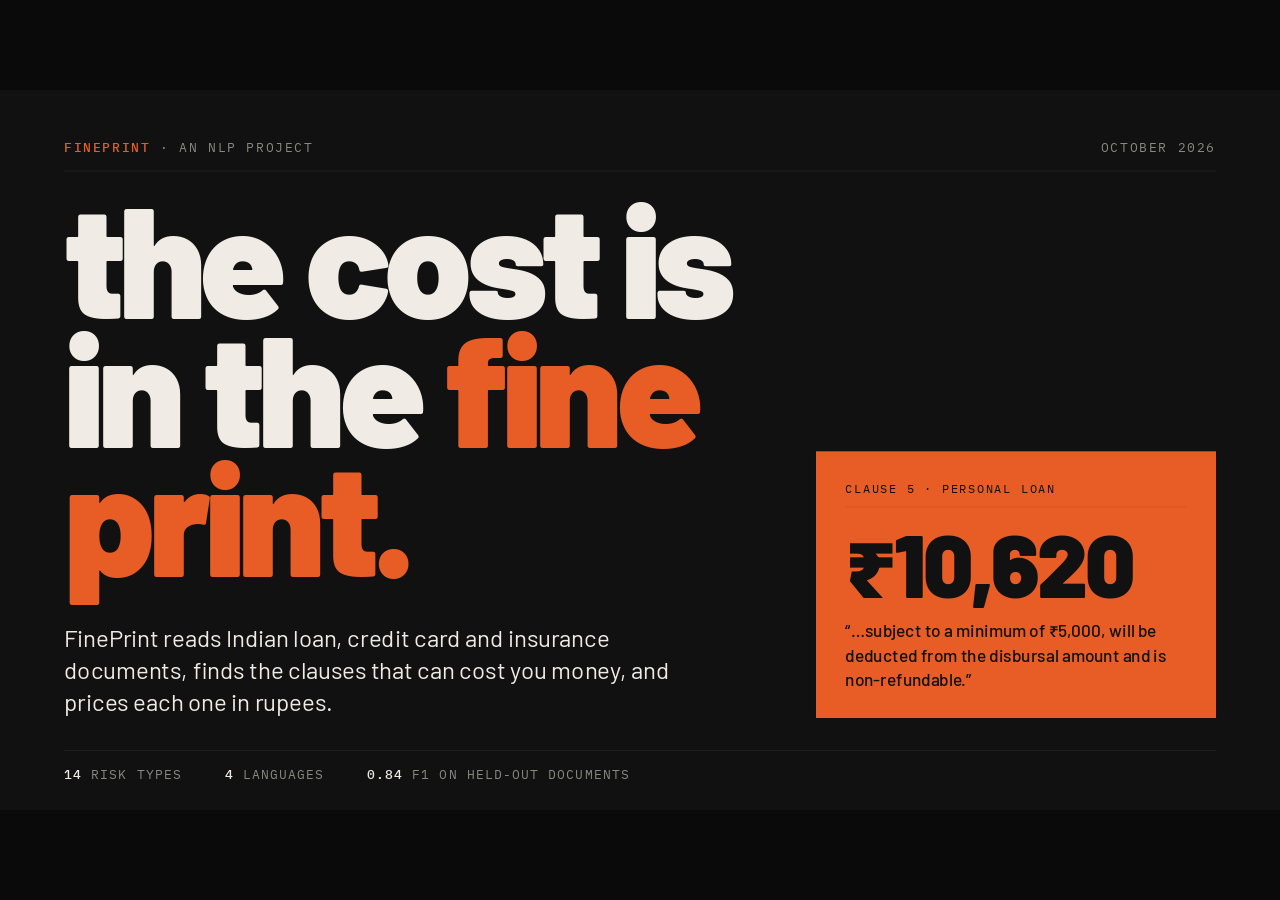
==== presentation/fineprint-deck.html @ a999f603 "Add project presentation deck (HTML and PDF) A 15-slide deck about FinePrint for the university revi" ====
<!DOCTYPE html>
<html lang="en">
<head>
<meta charset="UTF-8">
<meta name="viewport" content="width=device-width, initial-scale=1.0">
<title>FinePrint · the cost is in the fine print</title>

<!-- Fonts: Barlow carries every word; IBM Plex Mono carries only the chrome (kickers, labels, numbers).
     Noto Sans Devanagari covers the Hindi and Marathi on the language slide. -->
<link rel="preconnect" href="https://fonts.googleapis.com">
<link rel="preconnect" href="https://fonts.gstatic.com" crossorigin>
<link href="https://fonts.googleapis.com/css2?family=Barlow:wght@400;500;600;700;800;900&family=IBM+Plex+Mono:wght@400;500;700&family=Noto+Sans+Devanagari:wght@400;600&display=swap" rel="stylesheet">

<style>
/* ===========================================
   THEME (Broadside: ink on fire)
   Two registers only: dark slides for documentation, orange slides for declaration.
   Change the colours here to re-theme the whole deck.
   =========================================== */
:root {
    --stage-bg: #0a0a0a;
    --ink: #111111;
    --ink-alt: #1A1A18;
    --fire: #E85D26;
    --cream: #F0ECE5;
    --cream-muted: #888880;
    --cream-hint: #6a6a62;          /* lifted from #505048 so small text stays readable on a projector */
    --border: #282826;
    --on-orange-muted: rgba(17, 17, 17, 0.75);
    --on-orange-hint: rgba(17, 17, 17, 0.55);
    --on-orange-border: rgba(17, 17, 17, 0.2);

    --display: 'Barlow', 'Noto Sans Devanagari', sans-serif;
    --mono: 'IBM Plex Mono', monospace;

    /* Type scale, translated from the template's vw values to the 1920×1080 stage */
    --fs-display: 236px;   /* 13vw, slightly reduced to fit three words */
    --fs-h1: 144px;        /* 7.5vw */
    --fs-h2: 80px;         /* 4.5vw ≈ 86, trimmed for two-line headlines */
    --fs-h3: 40px;
    --fs-stat: 100px;      /* 5.5vw */
    --fs-lead: 31px;       /* 1.6vw */
    --fs-body: 24px;       /* 1.2vw, raised a touch for a reading deck */
    --fs-caption: 19px;
    --fs-label: 16px;      /* 0.72vw ≈ 14, raised for legibility */

    /* Spacing on the stage */
    --pad-x: 106px;        /* 5.5vw */
    --pad-y: 60px;         /* 5.5vh */
    --gap-lg: 38px; --gap-md: 22px; --gap-sm: 11px;

    --ease-enter: cubic-bezier(0.16, 1, 0.3, 1);
}

* { margin: 0; padding: 0; box-sizing: border-box; }

/* ===========================================
   FIXED 16:9 STAGE: MANDATORY BASE STYLES (viewport-base.css, in full)
   =========================================== */
html,
body {
    width: 100%;
    height: 100%;
    margin: 0;
    overflow: hidden;
    background: var(--stage-bg, #000);
}
.deck-viewport {
    position: fixed;
    inset: 0;
    overflow: hidden;
    background: var(--stage-bg, #000);
}
.deck-stage {
    position: absolute;
    left: 0;
    top: 0;
    width: 1920px;
    height: 1080px;
    overflow: hidden;
    transform-origin: 0 0;
    background: var(--slide-bg, #fff);
}
.slide {
    position: absolute;
    inset: 0;
    width: 1920px;
    height: 1080px;
    overflow: hidden;
    display: block;
    visibility: hidden;
    opacity: 0;
    pointer-events: none;
    background: var(--slide-bg, #fff);
}
.slide.active,
.slide.visible {
    visibility: visible;
    opacity: 1;
    pointer-events: auto;
    z-index: 1;
}
img,
video,
canvas,
svg {
    max-width: 100%;
    max-height: 100%;
}
.deck-controls {
    position: fixed;
    left: 50%;
    bottom: 22px;
    transform: translateX(-50%);
    z-index: 1000;
}
@media print {
    html,
    body {
        width: 1920px;
        height: auto;
        overflow: visible;
        background: #fff;
    }
    .deck-viewport {
        position: static;
        overflow: visible;
        background: #fff;
    }
    .deck-stage {
        position: static;
        width: auto;
        height: auto;
        transform: none !important;
        background: none;
    }
    .slide {
        position: relative;
        display: block !important;
        visibility: visible !important;
        opacity: 1 !important;
        pointer-events: auto !important;
        width: 1920px;
        height: 1080px;
        break-after: page;
        page-break-after: always;
    }
    .slide:last-child {
        break-after: auto;
        page-break-after: auto;
    }
    .deck-controls {
        display: none !important;
    }
}
@media (prefers-reduced-motion: reduce) {
    *,
    *::before,
    *::after {
        animation-duration: 0.01ms !important;
        transition-duration: 0.2s !important;
    }
}

/* ===========================================
   REGISTERS: dark (content) and orange (declaration)
   =========================================== */
.slide { font-family: var(--display); }
.slide.dark { --slide-bg: var(--ink); background: var(--ink); color: var(--cream); }
.slide.orange { --slide-bg: var(--fire); background: var(--fire); color: var(--ink); }

/* The frame every content slide sits in: chrome bar, body, foot bar */
.frame { position: absolute; inset: var(--pad-y) var(--pad-x); display: flex; flex-direction: column; }
.chrome, .foot {
    display: flex; justify-content: space-between; align-items: baseline;
    font-family: var(--mono); font-size: var(--fs-label); font-weight: 500; letter-spacing: 0.14em; text-transform: uppercase; color: var(--cream-muted);
}
.chrome { padding-bottom: var(--gap-sm); border-bottom: 1px solid var(--border); margin-bottom: var(--gap-lg); }
.foot { padding-top: var(--gap-sm); border-top: 1px solid var(--border); margin-top: auto; }
.chrome b, .foot b { color: var(--fire); font-weight: 500; }
.orange .chrome, .orange .foot { color: var(--on-orange-hint); border-color: var(--on-orange-border); }
.orange .chrome b, .orange .foot b { color: var(--ink); }
.body { flex: 1; min-height: 0; display: flex; flex-direction: column; }

/* ===========================================
   TYPE ROLES (Barlow lowercase for words; Plex Mono uppercase for chrome)
   =========================================== */
.kicker { font-family: var(--mono); font-size: var(--fs-label); font-weight: 500; letter-spacing: 0.14em; text-transform: uppercase; color: var(--fire); margin-bottom: var(--gap-sm); }
.orange .kicker { color: var(--on-orange-hint); }
.display { font-size: var(--fs-display); font-weight: 900; line-height: 0.86; letter-spacing: -0.04em; }
.h1 { font-size: var(--fs-h1); font-weight: 800; line-height: 0.9; letter-spacing: -0.03em; }
.h2 { font-size: var(--fs-h2); font-weight: 700; line-height: 1.05; letter-spacing: -0.02em; max-width: 1500px; }
.h3 { font-size: var(--fs-h3); font-weight: 700; line-height: 1.1; letter-spacing: -0.015em; }
.lead { font-size: var(--fs-lead); line-height: 1.45; font-weight: 400; }
.text { font-size: var(--fs-body); line-height: 1.5; font-weight: 400; }
.muted { color: var(--cream-muted); }
.orange .muted { color: var(--on-orange-muted); }
.accent { color: var(--fire); }
.mono-note { font-family: var(--mono); font-size: var(--fs-label); letter-spacing: 0.1em; text-transform: uppercase; color: var(--cream-hint); }
.orange .mono-note { color: var(--on-orange-hint); }
.rule { width: 36px; height: 2px; background: var(--fire); margin: var(--gap-md) 0; }
.orange .rule { background: var(--ink); }
.catalogue { position: absolute; top: var(--pad-y); left: var(--pad-x); font-family: var(--mono); font-size: 21px; font-weight: 500; letter-spacing: 0.1em; color: rgba(17, 17, 17, 0.45); }

/* Slash-marked list: the system's only bullet */
.slash { list-style: none; display: grid; gap: var(--gap-md); }
.slash li { position: relative; padding-left: 40px; font-size: var(--fs-body); line-height: 1.5; }
.slash li::before { content: "/"; position: absolute; left: 0; top: 0; font-family: var(--mono); font-weight: 700; color: var(--fire); }
.orange .slash li::before { color: rgba(17, 17, 17, 0.45); }
.slash li b { font-weight: 700; }

/* Stat card: top border only, big figure, label, mono note */
.stat { border-top: 1px solid var(--border); padding: var(--gap-md) var(--gap-md) 0 0; }
.stat .v { font-size: var(--fs-stat); font-weight: 900; line-height: 1; letter-spacing: -0.04em; color: var(--fire); }
.stat .v.sm { font-size: 72px; }
.stat .l { font-size: var(--fs-body); line-height: 1.4; margin-top: 10px; }
.stat .n { margin-top: 8px; }
.orange .stat { border-color: var(--on-orange-border); }
.orange .stat .v { color: var(--ink); }

/* Tag: bordered mono label */
.tag { display: inline-block; font-family: var(--mono); font-size: var(--fs-label); letter-spacing: 0.14em; text-transform: uppercase; color: var(--fire); border: 1px solid var(--fire); padding: 0.3em 0.8em; }

/* Screenshot with a hairline caption */
.shot { display: flex; flex-direction: column; gap: var(--gap-sm); }
.shot img { display: block; width: 100%; height: auto; border: 1px solid var(--border); }
.shot figcaption { font-family: var(--mono); font-size: var(--fs-label); letter-spacing: 0.1em; text-transform: uppercase; color: var(--cream-hint); }

/* ===========================================
   ENTRANCE ANIMATION: replays each time a slide becomes visible
   =========================================== */
.reveal { opacity: 0; transform: translateY(26px); transition: opacity 0.5s var(--ease-enter), transform 0.5s var(--ease-enter); }
.slide.visible .reveal { opacity: 1; transform: none; }
.slide.visible .reveal[data-d="1"] { transition-delay: 0.08s; }
.slide.visible .reveal[data-d="2"] { transition-delay: 0.16s; }
.slide.visible .reveal[data-d="3"] { transition-delay: 0.24s; }
.slide.visible .reveal[data-d="4"] { transition-delay: 0.32s; }
.slide.visible .reveal[data-d="5"] { transition-delay: 0.40s; }
.slide.visible .reveal[data-d="6"] { transition-delay: 0.48s; }
/* bars grow from their baseline */
.grow { transform-origin: left; transform: scaleX(0); transition: transform 0.9s var(--ease-enter) 0.3s; }
.slide.visible .grow { transform: scaleX(1); }
.grow-y { transform-origin: bottom; transform: scaleY(0); transition: transform 0.9s var(--ease-enter) 0.3s; }
.slide.visible .grow-y { transform: scaleY(1); }

/* === SLIDE 1 · COVER ================================================================ */
.cover .page { position: absolute; inset: 72px 96px; display: grid; grid-template-rows: auto 1fr auto; }
.cover .mast { display: flex; justify-content: space-between; font-family: var(--mono); font-size: 20px; letter-spacing: 0.12em; text-transform: uppercase; color: var(--cream-muted); border-bottom: 1px solid var(--border); padding-bottom: 22px; }
.cover .mast b { color: var(--fire); font-weight: 500; }
.cover .main { display: grid; grid-template-columns: 1fr 600px; gap: 72px; align-items: end; padding-top: 30px; }
.cover .display { line-height: 0.82; }
.cover .sub { font-size: 36px; line-height: 1.35; margin-top: 64px; max-width: 1000px; }
.cover .card { background: var(--fire); color: var(--ink); padding: 44px 44px 40px; display: grid; gap: 24px; }
.cover .card .lbl { font-family: var(--mono); font-size: 18px; letter-spacing: 0.12em; text-transform: uppercase; border-bottom: 1px solid var(--on-orange-border); padding-bottom: 16px; }
.cover .card .fig { font-size: 132px; font-weight: 900; line-height: 0.9; letter-spacing: -0.03em; }
.cover .card q { font-size: 26px; line-height: 1.4; quotes: none; font-weight: 500; }
.cover .stats { display: flex; gap: 64px; font-family: var(--mono); font-size: 20px; letter-spacing: 0.08em; text-transform: uppercase; color: var(--cream-muted); border-top: 1px solid var(--border); padding-top: 22px; margin-top: 48px; }
.cover .stats b { color: var(--cream); font-weight: 500; }

/* === SLIDE 2 · PROBLEM =============================================================== */
.problem .cols { display: grid; grid-template-columns: 1fr 1fr; gap: 96px; margin-top: var(--gap-lg); flex: 1; }
.problem .stats3 { display: grid; gap: var(--gap-md); align-content: start; }

/* === SLIDES 3, 15 · STATEMENT (orange, no chrome) ==================================== */
.statement .wrap { position: absolute; inset: 0 var(--pad-x); display: flex; flex-direction: column; justify-content: center; }
.statement .h1 { max-width: 1650px; }
.statement .h1 .dim { opacity: 0.45; }

/* === SLIDE 4 · THE APP =============================================================== */
.app .cols { display: grid; grid-template-columns: 640px 1fr; gap: 72px; flex: 1; align-items: start; }

/* === SLIDE 5 · PIPELINE ============================================================== */
.pipe { display: grid; grid-template-columns: repeat(3, 1fr); grid-template-rows: 1fr 1fr; gap: 0 56px; margin-top: var(--gap-lg); flex: 1; }
.pipe .st { border-top: 1px solid var(--border); padding: 22px 0 18px; display: flex; flex-direction: column; gap: 10px; }
.pipe .num { font-family: var(--mono); font-size: 18px; font-weight: 700; letter-spacing: 0.1em; color: var(--fire); }
.pipe .h3 { font-size: 38px; }
.pipe .text { font-size: 22px; color: var(--cream); }
.pipe .mono-note { margin-top: auto; text-transform: none; letter-spacing: 0.02em; }

/* === SLIDE 6 · TAXONOMY ============================================================== */
.tax { display: grid; grid-template-columns: repeat(3, 1fr); gap: 56px; margin-top: var(--gap-lg); }
.tax .grp { border-top: 2px solid var(--fire); padding-top: 18px; }
.tax .grp .kicker { margin-bottom: 18px; }
.tax ul { list-style: none; }
.tax li { font-size: 30px; font-weight: 600; letter-spacing: -0.01em; line-height: 1.25; padding: 13px 0; border-bottom: 1px solid var(--border); }

/* === SLIDE 7 · DETECTION (compare) =================================================== */
.compare { display: grid; grid-template-columns: 1fr 1fr; align-items: stretch; margin-top: var(--gap-lg); }
.compare .lp { padding-right: 58px; border-right: 1px solid var(--border); display: flex; flex-direction: column; gap: var(--gap-md); }
.compare .rp { background: var(--fire); color: var(--ink); padding: 40px 48px 44px; display: flex; flex-direction: column; gap: var(--gap-md); margin-left: 58px; }
.compare .rp .kicker { color: var(--on-orange-hint); }
.compare .rp .slash li::before { color: rgba(17, 17, 17, 0.5); }
.compare .rp .text { color: var(--on-orange-muted); }
.compare .slash { gap: 28px; }
.compare .slash li { font-size: 27px; }
.compare .h3 { font-size: 46px; }

/* === SLIDE 8 · CALCULATOR ============================================================ */
.calc .cols { display: grid; grid-template-columns: 820px 1fr; gap: 96px; flex: 1; margin-top: var(--gap-lg); }
.sum { font-family: var(--mono); font-size: 40px; line-height: 1.7; }
.sum div { display: grid; grid-template-columns: 60px 1fr auto; border-bottom: 1px solid var(--border); padding: 4px 0; }
.sum div span:last-child { text-align: right; }
.sum .op { color: var(--cream-hint); }
.sum .total { border-bottom: 0; border-top: 2px solid var(--fire); margin-top: 8px; font-weight: 700; color: var(--fire); }
.calc .grid2 { display: grid; grid-template-columns: 1fr 1fr; gap: 0 48px; align-content: start; }

/* === SLIDE 9 · GUARDRAILS ============================================================ */
.guards { display: grid; grid-template-columns: repeat(4, 1fr); gap: 40px; margin-top: 56px; }
.guards .g { border-top: 2px solid var(--fire); padding-top: 22px; display: flex; flex-direction: column; gap: 16px; }
.guards .g .num { font-family: var(--mono); font-size: 18px; font-weight: 700; color: var(--fire); letter-spacing: 0.1em; }
.guards .g .h3 { font-size: 44px; }
.guards .g .text { font-size: 25px; }
.guards .g .eg { margin-top: 8px; background: var(--ink-alt); padding: 18px 20px; font-size: 21px; line-height: 1.45; color: var(--cream-muted); border-left: 2px solid var(--fire); }

/* === SLIDE 10 · LANGUAGES ============================================================ */
.lang .cols { display: grid; grid-template-columns: 1fr 380px; gap: 80px; flex: 1; margin-top: var(--gap-md); min-height: 0; }
.flow { display: grid; gap: 0; margin-top: var(--gap-lg); }
.flow .row { display: grid; grid-template-columns: 200px 1fr; gap: 24px; padding: 16px 0; border-top: 1px solid var(--border); align-items: baseline; }
.flow .row .mono-note { color: var(--fire); }
.flow .row .val { font-size: 30px; font-weight: 600; letter-spacing: -0.01em; line-height: 1.3; }
.flow .row .val .add { color: var(--cream-muted); font-weight: 500; }
.lang .phone { align-self: start; }
.lang .phone img { width: 360px; }

/* === SLIDE 11 · EVALUATION (vertical bars) =========================================== */
.eval .cols { display: grid; grid-template-columns: 1000px 1fr; gap: 96px; flex: 1; margin-top: var(--gap-lg); }
.bars { display: grid; grid-template-columns: repeat(5, 1fr); gap: 36px; height: 470px; border-left: 1px solid var(--border); border-bottom: 1px solid var(--border); padding: 0 0 0 36px; align-items: end; }
.bars .b { display: flex; flex-direction: column; justify-content: flex-end; height: 100%; }
.bars .fill { background: var(--cream-hint); position: relative; }
.bars .fill.hot { background: var(--fire); }
.bars .val { font-size: 44px; font-weight: 900; letter-spacing: -0.03em; margin-bottom: 10px; }
.bars .hot-v { color: var(--fire); }
.bar-labels { display: grid; grid-template-columns: repeat(5, 1fr); gap: 36px; padding-left: 37px; margin-top: 14px; }
.bar-labels span { font-family: var(--mono); font-size: 15px; letter-spacing: 0.08em; text-transform: uppercase; color: var(--cream-muted); line-height: 1.4; }
.eval .side { display: grid; gap: var(--gap-md); align-content: start; }

/* === SLIDE 12 · PER CATEGORY (horizontal bars) ======================================= */
.cat .cols { display: grid; grid-template-columns: 1fr 560px; gap: 96px; flex: 1; margin-top: var(--gap-md); }
.hbars { display: grid; gap: 7px; align-content: start; }
.hbars .r { display: grid; grid-template-columns: 380px 1fr 70px; gap: 20px; align-items: center; height: 38px; }
.hbars .r .k { font-size: 22px; font-weight: 500; white-space: nowrap; }
.hbars .track { height: 14px; }
.hbars .fill { height: 100%; background: var(--cream-hint); }
.hbars .r.miss .fill { background: var(--fire); }
.hbars .r.miss .k, .hbars .r.miss .v { color: var(--fire); }
.hbars .v { font-family: var(--mono); font-size: 20px; text-align: right; }
.errs { display: grid; gap: 0; align-content: start; }
.errs .e { display: grid; grid-template-columns: 70px 1fr; gap: 16px; padding: 14px 0; border-top: 1px solid var(--border); font-size: 22px; line-height: 1.4; }
.errs .e .mono-note { color: var(--fire); padding-top: 4px; }

/* === SLIDE 13 · LIMITS (compare, orange payoff) ===================================== */
/* uses .compare */

/* === SLIDE 14 · ENGINEERING ========================================================= */
.eng .stats4 { display: grid; grid-template-columns: repeat(4, 1fr); gap: 48px; margin-top: var(--gap-lg); }
.eng .bottom { display: grid; grid-template-columns: 1fr 1fr; gap: 96px; margin-top: 56px; }

/* === SLIDE 15 · END ================================================================= */
.end .wrap { position: absolute; inset: 0 var(--pad-x); display: flex; flex-direction: column; justify-content: center; }
.end .meta { display: flex; gap: 64px; margin-top: 72px; font-family: var(--mono); font-size: 22px; letter-spacing: 0.1em; text-transform: uppercase; color: var(--on-orange-muted); border-top: 1px solid var(--on-orange-border); padding-top: 22px; }

/* ===========================================
   PRESENTER CHROME (outside the stage): progress bar and counter
   =========================================== */
.progress { position: fixed; left: 0; top: 0; height: 3px; background: var(--fire); z-index: 1001; transition: width 0.4s var(--ease-enter); }
.counter { position: fixed; right: 18px; bottom: 14px; z-index: 1001; font-family: var(--mono); font-size: 12px; letter-spacing: 0.12em; color: #8a8a82; }

/* ===========================================
   INLINE EDITING (hover the top-left corner or press E)
   =========================================== */
.edit-hotzone { position: fixed; top: 0; left: 0; width: 80px; height: 80px; z-index: 10000; cursor: pointer; }
.edit-toggle {
    position: fixed; top: 16px; left: 16px; z-index: 10001; opacity: 0; pointer-events: none; transition: opacity 0.3s ease;
    font-family: var(--mono); font-size: 12px; letter-spacing: 0.12em; text-transform: uppercase;
    background: var(--ink); color: var(--cream); border: 1px solid var(--fire); padding: 8px 12px; cursor: pointer;
}
.edit-toggle.show, .edit-toggle.active { opacity: 1; pointer-events: auto; }
.edit-toggle.active { background: var(--fire); color: var(--ink); }
body.editing [contenteditable="true"] { outline: 1px dashed rgba(232, 93, 38, 0.6); outline-offset: 4px; cursor: text; }
/* Automated browsers (PDF export, screenshots) get the slides without presenter controls */
body.export .edit-toggle, body.export .edit-hotzone, body.export .progress, body.export .counter { display: none !important; }
</style>
</head>
<body>
<div class="progress" id="progress"></div>
<div class="counter" id="counter" aria-live="polite"></div>
<div class="edit-hotzone" aria-hidden="true"></div>
<button class="edit-toggle" id="editToggle" title="Edit mode (E)">Edit</button>

<div class="deck-viewport">
<main class="deck-stage" id="deckStage">

<!-- ============================================ 01 · COVER -->
<section class="slide dark cover" aria-label="Cover">
  <div class="page">
    <p class="mast reveal" data-d="1"><span><b>FinePrint</b> · An NLP project</span><span>October 2026</span></p>
    <div class="main">
      <div>
        <h1 class="display reveal" data-d="2">the cost is in the <span class="accent">fine print.</span></h1>
        <p class="sub reveal" data-d="3">FinePrint reads Indian loan, credit card and insurance documents, finds the clauses that can cost you money, and prices each one in rupees.</p>
      </div>
      <div class="card reveal" data-d="4">
        <p class="lbl">Clause 5 · Personal loan</p>
        <p class="fig">₹10,620</p>
        <q>“…subject to a minimum of ₹5,000, will be deducted from the disbursal amount and is non-refundable.”</q>
      </div>
    </div>
    <p class="stats reveal" data-d="5"><span><b>14</b> risk types</span><span><b>4</b> languages</span><span><b>0.84</b> F1 on held-out documents</span></p>
  </div>
</section>

<!-- ============================================ 02 · THE PROBLEM -->
<section class="slide dark problem" aria-label="The problem">
  <div class="frame">
    <div class="chrome"><span><b>01</b> · The problem</span><span>02 / 15</span></div>
    <div class="body">
      <p class="kicker reveal" data-d="1">Why this exists</p>
      <h2 class="h2 reveal" data-d="2">the terms that cost money are written to be skipped.</h2>
      <div class="cols">
        <div>
          <p class="lead reveal" data-d="3">A sanction letter, a credit card's terms or a health policy runs to pages of legal English. The lines that cost money are scattered through it, stated as a percentage of something, and seldom in the reader's first language.</p>
          <div class="rule reveal" data-d="3"></div>
          <ul class="slash reveal" data-d="4">
            <li><b>Percentages, not rupees.</b> "3% plus GST" hides a five-figure fee.</li>
            <li><b>Scattered.</b> Fees, penalties and rate changes sit far apart.</li>
            <li><b>One language.</b> Many borrowers read Hindi or Marathi first.</li>
          </ul>
        </div>
        <div class="stats3">
          <p class="mono-note reveal" data-d="3">One sample: a personal loan sanction letter</p>
          <div class="stat reveal" data-d="4"><p class="v">20</p><p class="l">clauses in the letter</p></div>
          <div class="stat reveal" data-d="5"><p class="v">9</p><p class="l">of them can cost the borrower money; 6 are high risk</p></div>
          <div class="stat reveal" data-d="6"><p class="v">₹10,620</p><p class="l">the fee behind "3% of the loan amount plus GST", taken before the money arrives</p></div>
        </div>
      </div>
    </div>
    <div class="foot"><span>FinePrint</span><span>Sample s01 · ₹3,00,000 at 16% for 36 months</span></div>
  </div>
</section>

<!-- ============================================ 03 · STATEMENT -->
<section class="slide orange statement" aria-label="Two rules">
  <p class="catalogue">03</p>
  <div class="wrap">
    <p class="kicker reveal" data-d="1">The two rules FinePrint is built on</p>
    <h2 class="h1 reveal" data-d="2">every flag quotes the document. <span class="dim">every rupee is calculated, not generated.</span></h2>
    <div class="rule reveal" data-d="3"></div>
    <p class="lead reveal" data-d="3" style="max-width:1150px;color:var(--on-orange-muted)">A language model can help find and explain risks, but it never invents a clause and never does arithmetic. Both rules are enforced in code.</p>
  </div>
</section>

<!-- ============================================ 04 · THE APP -->
<section class="slide dark app" aria-label="The app">
  <div class="frame">
    <div class="chrome"><span><b>02</b> · The app</span><span>04 / 15</span></div>
    <div class="body">
      <div class="cols">
        <div>
          <p class="kicker reveal" data-d="1">Three steps</p>
          <h2 class="h2 reveal" data-d="2">add. review. ask.</h2>
          <div class="rule reveal" data-d="2"></div>
          <ul class="slash reveal" data-d="3">
            <li><b>Add.</b> Paste the text, upload a PDF (bank PDFs locked against editing included) or pick one of 12 samples. Names, PAN, Aadhaar, card, account and phone numbers are hidden first.</li>
            <li><b>Review.</b> Each risky clause with its severity, its cost in rupees and the exact quote. A risk map shows where in the document the problems sit.</li>
            <li><b>Ask.</b> Questions in English, हिन्दी, मराठी or Hinglish, answered from the document's own clauses.</li>
          </ul>
        </div>
        <figure class="shot reveal" data-d="4">
          <img src="assets/app-review.png" alt="FinePrint's review screen: 9 things to check in a loan agreement, a risk map, and the processing fee card showing ₹10,620 taken upfront">
          <figcaption>Review screen · sample personal loan · rules only, no API key</figcaption>
        </figure>
      </div>
    </div>
    <div class="foot"><span>FinePrint</span><span>FastAPI · plain JavaScript · no build step</span></div>
  </div>
</section>

<!-- ============================================ 05 · PIPELINE -->
<section class="slide dark" aria-label="Pipeline">
  <div class="frame">
    <div class="chrome"><span><b>03</b> · How it works</span><span>05 / 15</span></div>
    <div class="body">
      <p class="kicker reveal" data-d="1">The NLP pipeline</p>
      <h2 class="h2 reveal" data-d="2">six stages, one pass over the document.</h2>
      <div class="pipe">
        <div class="st reveal" data-d="2"><p class="num">01 · Ingest</p><p class="h3">read and mask</p><p class="text">PDF or text to plain text. Personal identifiers are masked by ordered patterns, so a card number is never mistaken for Aadhaar and ₹1,50,000 is never touched.</p><p class="mono-note">ingest/loader.py · pii.py</p></div>
        <div class="st reveal" data-d="3"><p class="num">02 · Segment</p><p class="h3">split into clauses</p><p class="text">A clause starts at a numbered or bulleted line. Short title lines become headings. Every clause keeps its exact character offsets, so quotes can be checked later.</p><p class="mono-note">ingest/segmenter.py</p></div>
        <div class="st reveal" data-d="4"><p class="num">03 · Extract</p><p class="h3">find the numbers</p><p class="text">Rupee amounts with Indian commas, lakh and crore; percentages per month or year; durations. Then the loan amount, rate, tenure and EMI for the whole document.</p><p class="mono-note">extract/money.py · context.py</p></div>
        <div class="st reveal" data-d="4"><p class="num">04 · Detect</p><p class="h3">flag the risks</p><p class="text">Weighted wording cues for 14 risk categories, plus an optional language model. Every model quote must appear in the clause or the flag is dropped.</p><p class="mono-note">risk/rules.py · llm_classifier.py · verify.py</p></div>
        <div class="st reveal" data-d="5"><p class="num">05 · Calculate</p><p class="h3">turn it into rupees</p><p class="text">One deterministic function per category, fed by the clause and the document's numbers. Each result states its assumptions. The user can change the numbers.</p><p class="mono-note">calc/impact.py</p></div>
        <div class="st reveal" data-d="6"><p class="num">06 · Explain &amp; answer</p><p class="h3">say it plainly</p><p class="text">Three reading levels, four languages. Questions are answered by BM25 retrieval over the clauses; 15 reference notes from RBI, IRDAI and general guidance say why each risk matters.</p><p class="mono-note">explain/ · qa/ · kb/</p></div>
      </div>
    </div>
    <div class="foot"><span>FinePrint</span><span>Runs end to end with no language model</span></div>
  </div>
</section>

<!-- ============================================ 06 · TAXONOMY -->
<section class="slide dark" aria-label="Risk taxonomy">
  <div class="frame">
    <div class="chrome"><span><b>04</b> · What it looks for</span><span>06 / 15</span></div>
    <div class="body">
      <p class="kicker reveal" data-d="1">The risk taxonomy</p>
      <h2 class="h2 reveal" data-d="2">14 kinds of clause that can cost you.</h2>
      <div class="tax">
        <div class="grp reveal" data-d="3">
          <p class="kicker">What it costs you · 7</p>
          <ul><li>Upfront or processing fee</li><li>Charge for paying early</li><li>Late payment charges</li><li>EMI bounce charge</li><li>Annual or recurring fee</li><li>'0% EMI' that is not free</li><li>Paying only the minimum due</li></ul>
        </div>
        <div class="grp reveal" data-d="4">
          <p class="kicker">What can change later · 3</p>
          <ul><li>Interest rate can change</li><li>Terms can change without your consent</li><li>Renews and charges automatically</li></ul>
          <p class="text muted" style="margin-top:28px">Each category has a default severity, wording cues with weights, and its own rupee formula. Severity can rise with the amount: a processing fee of 3% of the loan or more is high risk.</p>
        </div>
        <div class="grp reveal" data-d="5">
          <p class="kicker">Your money, data and cover · 4</p>
          <ul><li>Money can be taken from your other accounts</li><li>Insurance added to your loan</li><li>Your data is shared</li><li>Waiting period, co-pay or exclusion</li></ul>
        </div>
      </div>
    </div>
    <div class="foot"><span>FinePrint</span><span>risk/taxonomy.py</span></div>
  </div>
</section>

<!-- ============================================ 07 · DETECTION -->
<section class="slide dark" aria-label="Detection">
  <div class="frame">
    <div class="chrome"><span><b>05</b> · Detection</span><span>07 / 15</span></div>
    <div class="body">
      <p class="kicker reveal" data-d="1">Rules, model, or both</p>
      <h2 class="h2 reveal" data-d="2">rules for precision, a model for reach.</h2>
      <div class="compare">
        <div class="lp reveal" data-d="3">
          <p class="h3">rules, always on</p>
          <ul class="slash">
            <li><b>Weighted cues.</b> Each category has regular-expression cues with weights; a clause is flagged when the cue weight is high enough.</li>
            <li><b>No key, no network.</b> Rules-only mode is the baseline every test and the evaluation run on.</li>
            <li><b>Confidence.</b> A rule hit scoring 4 or more is high confidence, otherwise medium.</li>
          </ul>
          <p class="mono-note" style="margin-top:8px">Optional model: any OpenAI-compatible API · clauses sent in batches of 25</p>
        </div>
        <div class="rp reveal" data-d="4">
          <p class="kicker">Hybrid: the default when a model is set up</p>
          <p class="h3">the union of both, checked.</p>
          <ul class="slash">
            <li><b>Both agree:</b> high confidence.</li>
            <li><b>Model only:</b> medium, and only if its quote is found word for word in the clause.</li>
            <li><b>Why a union:</b> in a consumer-protection tool a missed trap costs more than an extra flag, and every flag quotes the document, so a reader can judge it in seconds.</li>
          </ul>
        </div>
      </div>
    </div>
    <div class="foot"><span>FinePrint</span><span>risk/pipeline.py</span></div>
  </div>
</section>

<!-- ============================================ 08 · CALCULATOR -->
<section class="slide dark calc" aria-label="Rupee calculator">
  <div class="frame">
    <div class="chrome"><span><b>06</b> · The calculator</span><span>08 / 15</span></div>
    <div class="body">
      <p class="kicker reveal" data-d="1">From percentages to rupees</p>
      <h2 class="h2 reveal" data-d="2">the language model never does arithmetic.</h2>
      <div class="cols">
        <div>
          <p class="mono-note reveal" data-d="3" style="margin-bottom:14px">Clause 5: "processing fee of 3% of the loan amount plus GST"</p>
          <div class="sum reveal" data-d="3">
            <div><span class="op"></span><span>3% × ₹3,00,000</span><span>₹9,000</span></div>
            <div><span class="op">+</span><span>18% GST on the fee</span><span>₹1,620</span></div>
            <div class="total"><span>=</span><span>taken upfront</span><span>₹10,620</span></div>
          </div>
          <p class="text muted reveal" data-d="4" style="margin-top:28px">Plain Python, one function per category. The ₹3,00,000 came from clause 1; change it in the app and every figure updates in under a second. An explanation that used the old number is reset to the standard text.</p>
        </div>
        <div class="grid2">
          <div class="stat reveal" data-d="3"><p class="v sm">₹8,850</p><p class="l">if ₹1,50,000 is repaid early</p><p class="n mono-note">Clause 6 · 5% + GST</p></div>
          <div class="stat reveal" data-d="4"><p class="v sm">₹590</p><p class="l">every time an EMI bounces</p><p class="n mono-note">Clause 9 · ₹500 + GST</p></div>
          <div class="stat reveal" data-d="5" style="margin-top:36px"><p class="v sm">₹211</p><p class="l">for each month one EMI stays unpaid</p><p class="n mono-note">Clause 8 · 2% a month</p></div>
          <div class="stat reveal" data-d="6" style="margin-top:36px"><p class="v sm">₹8,225</p><p class="l">a ₹6,499 insurance premium costs once interest is paid on it</p><p class="n mono-note">Clause 10 · bundled cover</p></div>
        </div>
      </div>
    </div>
    <div class="foot"><span>FinePrint</span><span>calc/impact.py · every figure from the sample s01</span></div>
  </div>
</section>

<!-- ============================================ 09 · GUARDRAILS -->
<section class="slide dark" aria-label="Guardrails">
  <div class="frame">
    <div class="chrome"><span><b>07</b> · Guardrails</span><span>09 / 15</span></div>
    <div class="body">
      <p class="kicker reveal" data-d="1">Against hallucination and over-reach</p>
      <h2 class="h2 reveal" data-d="2">four checks between the model and the reader.</h2>
      <div class="guards">
        <div class="g reveal" data-d="3"><p class="num">Quote check</p><p class="h3">no quote, no flag</p><p class="text">A model's flag is kept only if its quote appears in the clause, after normalising curly quotes and dashes. A paraphrase or an invented clause cannot pass.</p><p class="eg">"N model suggestions were removed because their quote was not found in the document."</p></div>
        <div class="g reveal" data-d="4"><p class="num">Number guard</p><p class="h3">no new numbers</p><p class="text">An explanation may only use numbers from its clause or from the calculator. If the model changes or invents one, that explanation is replaced by the template.</p><p class="eg">For example: the model writes "₹11,000" where the calculator said ₹10,620, so the template is shown instead.</p></div>
        <div class="g reveal" data-d="5"><p class="num">Citation check</p><p class="h3">answers cite clauses</p><p class="text">Answers must cite the clauses retrieved for the question. Invalid citations are removed; an answer that cites nothing is replaced by the quoted clauses.</p><p class="eg">"…a bounce charge of ₹500 plus applicable GST…" [clause 9]</p></div>
        <div class="g reveal" data-d="6"><p class="num">Advice guardrail</p><p class="h3">explains, never advises</p><p class="text">Questions asking what to do, in any of the four languages, get an explanation of the terms and a plain statement that FinePrint does not give financial advice.</p><p class="eg">"kya mujhe yeh loan lena chahiye?"</p></div>
      </div>
    </div>
    <div class="foot"><span>FinePrint</span><span>risk/verify.py · explain/explainer.py · qa/chat.py · qa/guardrails.py</span></div>
  </div>
</section>

<!-- ============================================ 10 · LANGUAGES -->
<section class="slide dark lang" aria-label="Languages">
  <div class="frame">
    <div class="chrome"><span><b>08</b> · Languages</span><span>10 / 15</span></div>
    <div class="body">
      <div class="cols">
        <div>
          <p class="kicker reveal" data-d="1">Code-mixed questions</p>
          <h2 class="h2 reveal" data-d="2">hinglish is not english.</h2>
          <p class="lead reveal" data-d="3" style="margin-top:22px;max-width:1100px">Standard language detectors label Hindi typed in Roman letters as English, so retrieval fails on the Hindi words. FinePrint spots it with a function-word lexicon, then adds English synonyms to the query so BM25 can match the document.</p>
          <div class="flow reveal" data-d="4">
            <div class="row"><span class="mono-note">Question</span><span class="val">mera EMI bounce hua toh kitna lagega?</span></div>
            <div class="row"><span class="mono-note">Detected</span><span class="val">Hinglish</span></div>
            <div class="row"><span class="mono-note">Expanded</span><span class="val">… <span class="add">+ emi instalment bounce dishonour nach ecs mandate return charges</span></span></div>
            <div class="row"><span class="mono-note">Answer</span><span class="val">clause 9: ₹590 every time an EMI bounces · clause 8: ₹211 for each month one EMI stays unpaid</span></div>
          </div>
        </div>
        <figure class="shot phone reveal" data-d="5">
          <img src="assets/app-ask-phone.png" alt="FinePrint on a phone: the ask screen with suggested questions in English, Hinglish and Hindi">
          <figcaption>Ask screen at 360 px</figcaption>
        </figure>
      </div>
    </div>
    <div class="foot"><span>FinePrint</span><span>qa/lang.py · qa/chat.py · kb/bm25.py</span></div>
  </div>
</section>

<!-- ============================================ 11 · EVALUATION -->
<section class="slide dark eval" aria-label="Evaluation">
  <div class="frame">
    <div class="chrome"><span><b>09</b> · Evaluation</span><span>11 / 15</span></div>
    <div class="body">
      <p class="kicker reveal" data-d="1">Rules only, against 64 hand-labelled risks</p>
      <h2 class="h2 reveal" data-d="2">0.84 F1 on documents the rules never saw.</h2>
      <div class="cols">
        <div class="reveal" data-d="3">
          <div class="bars">
            <div class="b"><p class="val">1.00</p><div class="fill grow-y" style="height:100%"></div></div>
            <div class="b"><p class="val">0.93</p><div class="fill grow-y" style="height:93%"></div></div>
            <div class="b"><p class="val">0.77</p><div class="fill grow-y" style="height:77%"></div></div>
            <div class="b"><p class="val hot-v">0.84</p><div class="fill hot grow-y" style="height:84%"></div></div>
            <div class="b"><p class="val">0.96</p><div class="fill grow-y" style="height:96%"></div></div>
          </div>
          <div class="bar-labels"><span>Dev F1<br>8 docs</span><span>Test precision</span><span>Test recall</span><span>Test F1<br>4 docs</span><span>All F1<br>12 docs</span></div>
        </div>
        <div class="side">
          <div class="stat reveal" data-d="4"><p class="v sm">13 / 17</p><p class="l">test risks found, with 1 false alarm</p></div>
          <div class="stat reveal" data-d="5"><p class="v sm">21 / 23</p><p class="l">pre-filled loan numbers correct (amount, rate, tenure, EMI)</p></div>
          <div class="stat reveal" data-d="6"><p class="v sm">88.7 → 68.2</p><p class="l">Flesch reading ease, Simple vs Expert explanations (higher is easier)</p></div>
        </div>
      </div>
    </div>
    <div class="foot"><span>FinePrint</span><span>The dev split was used to write the rules; the test split was never used for tuning · eval/run_eval.py</span></div>
  </div>
</section>

<!-- ============================================ 12 · PER CATEGORY -->
<section class="slide dark cat" aria-label="Per-category results">
  <div class="frame">
    <div class="chrome"><span><b>09</b> · Evaluation</span><span>12 / 15</span></div>
    <div class="body">
      <p class="kicker reveal" data-d="1">F1 per risk category, all 12 documents</p>
      <h2 class="h2 reveal" data-d="2">the misses cluster in five categories.</h2>
      <div class="cols">
        <div class="hbars reveal" data-d="3">
          <div class="r"><span class="k">Upfront or processing fee</span><div class="track"><div class="fill grow" style="width:100%"></div></div><span class="v">1.00</span></div>
          <div class="r"><span class="k">Charge for paying early</span><div class="track"><div class="fill grow" style="width:100%"></div></div><span class="v">1.00</span></div>
          <div class="r"><span class="k">Late payment charges</span><div class="track"><div class="fill grow" style="width:100%"></div></div><span class="v">1.00</span></div>
          <div class="r"><span class="k">EMI bounce charge</span><div class="track"><div class="fill grow" style="width:100%"></div></div><span class="v">1.00</span></div>
          <div class="r"><span class="k">Annual or recurring fee</span><div class="track"><div class="fill grow" style="width:100%"></div></div><span class="v">1.00</span></div>
          <div class="r"><span class="k">'0% EMI' that is not free</span><div class="track"><div class="fill grow" style="width:100%"></div></div><span class="v">1.00</span></div>
          <div class="r"><span class="k">Insurance added to your loan</span><div class="track"><div class="fill grow" style="width:100%"></div></div><span class="v">1.00</span></div>
          <div class="r"><span class="k">Terms can change</span><div class="track"><div class="fill grow" style="width:100%"></div></div><span class="v">1.00</span></div>
          <div class="r"><span class="k">Your data is shared</span><div class="track"><div class="fill grow" style="width:100%"></div></div><span class="v">1.00</span></div>
          <div class="r miss"><span class="k">Waiting period, co-pay, exclusion</span><div class="track"><div class="fill grow" style="width:93%"></div></div><span class="v">0.93</span></div>
          <div class="r miss"><span class="k">Money taken from other accounts</span><div class="track"><div class="fill grow" style="width:89%"></div></div><span class="v">0.89</span></div>
          <div class="r miss"><span class="k">Interest rate can change</span><div class="track"><div class="fill grow" style="width:86%"></div></div><span class="v">0.86</span></div>
          <div class="r miss"><span class="k">Paying only the minimum due</span><div class="track"><div class="fill grow" style="width:86%"></div></div><span class="v">0.86</span></div>
          <div class="r miss"><span class="k">Renews automatically</span><div class="track"><div class="fill grow" style="width:80%"></div></div><span class="v">0.80</span></div>
        </div>
        <div class="errs reveal" data-d="4">
          <p class="kicker">All five errors, all on test documents</p>
          <div class="e"><span class="mono-note">Miss</span><span>"recovered from any bank account linked": set-off worded without "set-off" or "lien" (instant loan app)</span></div>
          <div class="e"><span class="mono-note">Miss</span><span>"interest-free period … is not available": the minimum-due trap stated indirectly (credit card)</span></div>
          <div class="e"><span class="mono-note">Miss</span><span>"renews each year on the policy anniversary" (accident cover)</span></div>
          <div class="e"><span class="mono-note">Miss</span><span>"A deductible of Rs. 5,000" (accident cover)</span></div>
          <div class="e"><span class="mono-note">False</span><span>"may revise premium rates at renewal" read as a floating interest rate</span></div>
        </div>
      </div>
    </div>
    <div class="foot"><span>FinePrint</span><span>eval/results.md</span></div>
  </div>
</section>

<!-- ============================================ 13 · LIMITS -->
<section class="slide dark" aria-label="Limitations">
  <div class="frame">
    <div class="chrome"><span><b>10</b> · Honest limits</span><span>13 / 15</span></div>
    <div class="body">
      <p class="kicker reveal" data-d="1">Reading the 0.84 correctly</p>
      <h2 class="h2 reveal" data-d="2">what the score does not tell you.</h2>
      <div class="compare">
        <div class="lp reveal" data-d="3">
          <p class="h3">limits today</p>
          <ul class="slash">
            <li><b>Same authors.</b> The 12 sample documents and the rules were written by the same team, and the test split has only 4 documents. Real documents will score lower.</li>
            <li><b>Model not yet scored.</b> The language-model and hybrid methods are built and tested with a stand-in model, but have not been scored with a real API key.</li>
            <li><b>Text only.</b> Scanned PDFs have no text to read, and fee tables split into clauses less cleanly than sentences do.</li>
          </ul>
        </div>
        <div class="rp reveal" data-d="4">
          <p class="kicker">Next</p>
          <p class="h3">score it on real documents.</p>
          <ul class="slash">
            <li><b>Collect.</b> Real sanction letters, card terms and policies in <span style="font-family:var(--mono);font-size:21px">data/real/</span>, kept out of git.</li>
            <li><b>Label twice.</b> Two annotators label independently; agreement measured with Cohen's κ (<span style="font-family:var(--mono);font-size:21px">eval/kappa.py</span>).</li>
            <li><b>Compare.</b> Score rules, model and hybrid on the same held-out set.</li>
          </ul>
        </div>
      </div>
    </div>
    <div class="foot"><span>FinePrint</span><span>Never tune on the test split · never edit the gold labels to raise a score</span></div>
  </div>
</section>

<!-- ============================================ 14 · ENGINEERING -->
<section class="slide dark eng" aria-label="Engineering">
  <div class="frame">
    <div class="chrome"><span><b>11</b> · Engineering</span><span>14 / 15</span></div>
    <div class="body">
      <p class="kicker reveal" data-d="1">Built to run anywhere</p>
      <h2 class="h2 reveal" data-d="2">works with no API key. stores nothing.</h2>
      <div class="stats4">
        <div class="stat reveal" data-d="3"><p class="v">56</p><p class="l">automated tests, none needing a network or a key</p></div>
        <div class="stat reveal" data-d="4"><p class="v">0</p><p class="l">documents stored; personal data is masked before analysis</p></div>
        <div class="stat reveal" data-d="5"><p class="v">1</p><p class="l">Docker image for Render or any host; Vercel runs it as a function</p></div>
        <div class="stat reveal" data-d="6"><p class="v">12</p><p class="l">sample documents, each also as a PDF to test the upload</p></div>
      </div>
      <div class="bottom">
        <ul class="slash reveal" data-d="5">
          <li><b>Stack.</b> Python and FastAPI on the server; plain JavaScript in the browser, no build step. Any OpenAI-compatible model (Groq, Gemini, OpenAI) through three environment variables.</li>
          <li><b>Encrypted PDFs.</b> Bank PDFs locked against editing are read; a PDF that needs a password gets a clear message.</li>
        </ul>
        <ul class="slash reveal" data-d="6">
          <li><b>Every push.</b> CI runs the tests and the evaluation, then builds the container and smoke-tests it.</li>
          <li><b>Usable by anyone.</b> 44 px touch targets, visible keyboard focus, risk never shown by colour alone, works at 360 px, back button works.</li>
        </ul>
      </div>
    </div>
    <div class="foot"><span>FinePrint</span><span>.github/workflows/ci.yml · Dockerfile · render.yaml</span></div>
  </div>
</section>

<!-- ============================================ 15 · END -->
<section class="slide orange end" aria-label="End">
  <p class="catalogue">15</p>
  <div class="wrap">
    <h2 class="display reveal" data-d="1">read it before you sign.</h2>
    <div class="meta reveal" data-d="3"><span>github.com/08pranav/fineprint</span><span>FinePrint explains documents. It is not financial advice.</span></div>
  </div>
</section>

</main>
</div>

<script>
/* ===========================================
   SLIDE PRESENTATION CONTROLLER
   Fixed 1920×1080 stage scaled to the window; keyboard, wheel and swipe navigation;
   the URL hash keeps the slide number so a refresh stays on the same slide.
   =========================================== */
class SlidePresentation {
    constructor() {
        this.slides = Array.from(document.querySelectorAll('.slide'));
        this.stage = document.getElementById('deckStage');
        this.current = 0;
        this.wheelLock = false;
        this.setupStageScale();
        this.setupKeyboardNav();
        this.setupWheelNav();
        this.setupTouchNav();
        const fromHash = parseInt(location.hash.slice(1), 10);
        this.show(Number.isFinite(fromHash) ? fromHash - 1 : 0);
        window.addEventListener('hashchange', () => {
            const n = parseInt(location.hash.slice(1), 10);
            if (Number.isFinite(n) && n - 1 !== this.current) this.show(n - 1);
        });
    }

    setupStageScale() {
        const scale = () => {
            const f = Math.min(window.innerWidth / 1920, window.innerHeight / 1080);
            const x = (window.innerWidth - 1920 * f) / 2;
            const y = (window.innerHeight - 1080 * f) / 2;
            this.stage.style.transform = `translate(${x}px, ${y}px) scale(${f})`;
        };
        scale();
        window.addEventListener('resize', scale);
    }

    setupKeyboardNav() {
        document.addEventListener('keydown', (e) => {
            if (e.target.isContentEditable) return;
            if (['ArrowRight', 'ArrowDown', 'PageDown', ' ', 'Enter'].includes(e.key)) { e.preventDefault(); this.show(this.current + 1); }
            if (['ArrowLeft', 'ArrowUp', 'PageUp', 'Backspace'].includes(e.key)) { e.preventDefault(); this.show(this.current - 1); }
            if (e.key === 'Home') this.show(0);
            if (e.key === 'End') this.show(this.slides.length - 1);
        });
    }

    setupWheelNav() {
        window.addEventListener('wheel', (e) => {
            if (this.wheelLock || Math.abs(e.deltaY) < 30) return;
            this.wheelLock = true;
            this.show(this.current + (e.deltaY > 0 ? 1 : -1));
            setTimeout(() => { this.wheelLock = false; }, 700);
        }, { passive: true });
    }

    setupTouchNav() {
        let x0 = null;
        window.addEventListener('touchstart', (e) => { x0 = e.touches[0].clientX; }, { passive: true });
        window.addEventListener('touchend', (e) => {
            if (x0 === null) return;
            const dx = e.changedTouches[0].clientX - x0;
            if (Math.abs(dx) > 50) this.show(this.current + (dx < 0 ? 1 : -1));
            x0 = null;
        }, { passive: true });
    }

    show(index) {
        this.current = Math.max(0, Math.min(index, this.slides.length - 1));
        this.slides.forEach((s, i) => {
            const on = i === this.current;
            s.classList.toggle('active', on);
            s.setAttribute('aria-hidden', String(!on));
            // remove then re-add .visible so entrance animations replay on every visit
            s.classList.remove('visible');
        });
        const active = this.slides[this.current];
        void active.offsetWidth;
        requestAnimationFrame(() => active.classList.add('visible'));
        document.getElementById('progress').style.width = `${((this.current + 1) / this.slides.length) * 100}%`;
        document.getElementById('counter').textContent = `${String(this.current + 1).padStart(2, '0')} / ${this.slides.length}`;
        if (location.hash !== `#${this.current + 1}`) history.replaceState(null, '', `#${this.current + 1}`);
    }
}

/* ===========================================
   INLINE EDITOR
   Press E (or hover the top-left corner and click Edit) to edit any text.
   Edits are saved in this browser automatically; Ctrl/Cmd+S downloads the edited file.
   =========================================== */
class InlineEditor {
    constructor() {
        this.isActive = false;
        this.key = 'fineprint-deck-edits-v1';
        this.targets = Array.from(document.querySelectorAll('.slide h1, .slide h2, .slide p, .slide li, .slide q, .slide span.val, .slide figcaption'));
        this.restore();
        const toggle = document.getElementById('editToggle');
        const hotzone = document.querySelector('.edit-hotzone');
        let hideTimeout = null;
        toggle.addEventListener('click', () => this.toggleEditMode());
        hotzone.addEventListener('click', () => this.toggleEditMode());
        hotzone.addEventListener('mouseenter', () => { clearTimeout(hideTimeout); toggle.classList.add('show'); });
        hotzone.addEventListener('mouseleave', () => { hideTimeout = setTimeout(() => { if (!this.isActive) toggle.classList.remove('show'); }, 400); });
        toggle.addEventListener('mouseenter', () => clearTimeout(hideTimeout));
        toggle.addEventListener('mouseleave', () => { hideTimeout = setTimeout(() => { if (!this.isActive) toggle.classList.remove('show'); }, 400); });
        document.addEventListener('keydown', (e) => {
            if ((e.key === 'e' || e.key === 'E') && !e.target.isContentEditable && !e.ctrlKey && !e.metaKey) this.toggleEditMode();
            if ((e.ctrlKey || e.metaKey) && e.key === 's') { e.preventDefault(); this.download(); }
            if (e.key === 'Escape' && this.isActive) this.toggleEditMode();
        });
        document.addEventListener('input', () => this.save());
    }
    toggleEditMode() {
        this.isActive = !this.isActive;
        document.body.classList.toggle('editing', this.isActive);
        const toggle = document.getElementById('editToggle');
        toggle.classList.toggle('active', this.isActive);
        toggle.textContent = this.isActive ? 'Editing · Esc to stop' : 'Edit';
        this.targets.forEach((el) => { el.contentEditable = this.isActive ? 'true' : 'false'; });
        if (!this.isActive) this.save();
    }
    save() {
        try { localStorage.setItem(this.key, JSON.stringify(this.targets.map((el) => el.innerHTML))); } catch { /* storage blocked */ }
    }
    restore() {
        try {
            const saved = JSON.parse(localStorage.getItem(this.key) || 'null');
            if (Array.isArray(saved) && saved.length === this.targets.length) saved.forEach((html, i) => { this.targets[i].innerHTML = html; });
        } catch { /* nothing saved */ }
    }
    download() {
        const was = this.isActive;
        if (was) this.toggleEditMode();
        const html = '<!DOCTYPE html>\n' + document.documentElement.outerHTML;
        const a = document.createElement('a');
        a.href = URL.createObjectURL(new Blob([html], { type: 'text/html' }));
        a.download = 'fineprint-deck.html';
        a.click();
        setTimeout(() => URL.revokeObjectURL(a.href), 1000);
    }
}

if (navigator.webdriver) document.body.classList.add('export');
// Exposed for tools such as the PDF exporter: window.presentation.goToSlide(index)
window.presentation = new SlidePresentation();
window.presentation.goToSlide = (i) => window.presentation.show(i);
new InlineEditor();
</script>
</body>
</html>
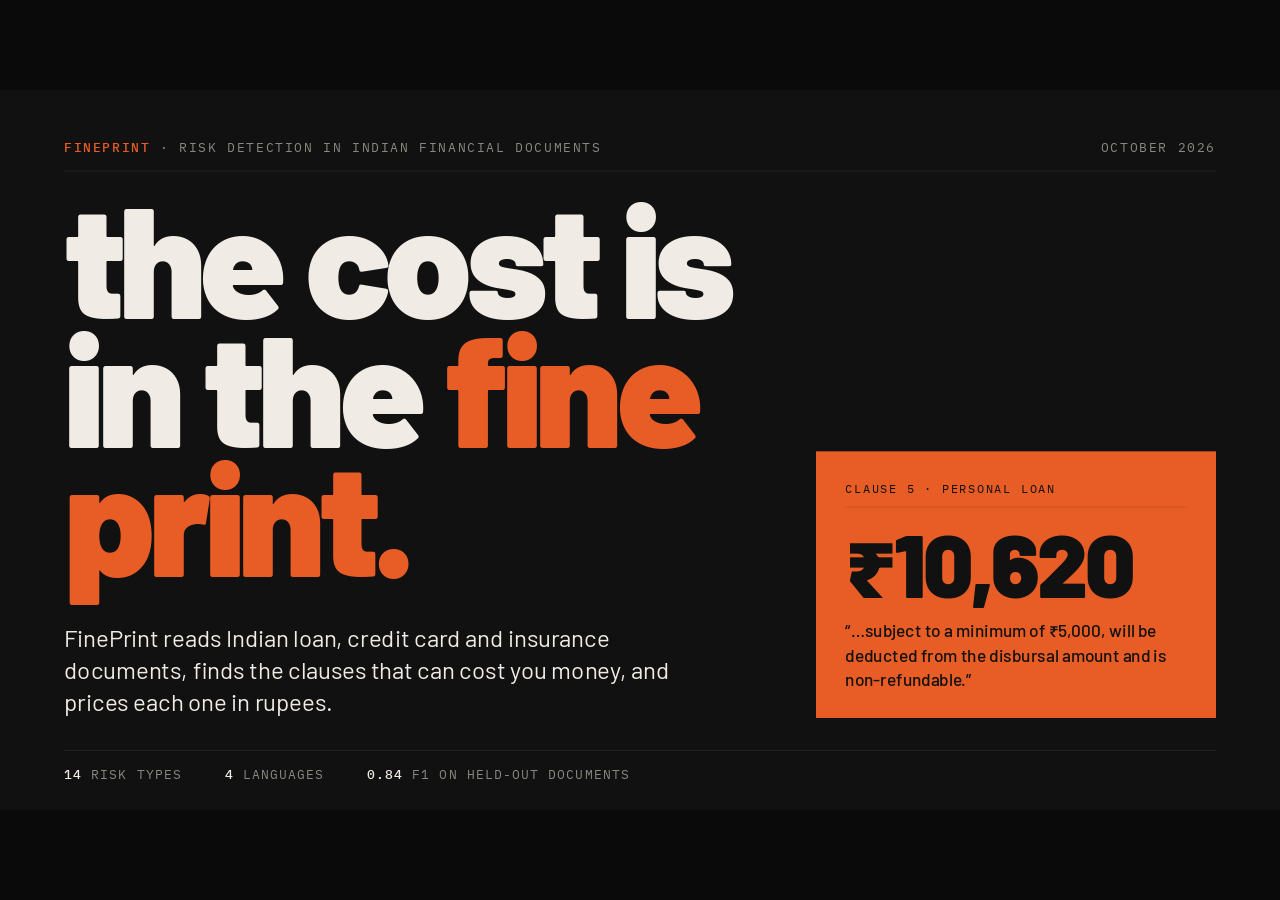
==== commit 08a8bf72: "Set project title: FinePrint: Risk Detection in Indian Financial Documents Used as the README headin" ====
--- a/presentation/fineprint-deck.html
+++ b/presentation/fineprint-deck.html
@@ -3,7 +3,7 @@
 <head>
 <meta charset="UTF-8">
 <meta name="viewport" content="width=device-width, initial-scale=1.0">
-<title>FinePrint · the cost is in the fine print</title>
+<title>FinePrint: Risk Detection in Indian Financial Documents</title>
 
 <!-- Fonts: Barlow carries every word; IBM Plex Mono carries only the chrome (kickers, labels, numbers).
      Noto Sans Devanagari covers the Hindi and Marathi on the language slide. -->
@@ -393,7 +393,7 @@
 <!-- ============================================ 01 · COVER -->
 <section class="slide dark cover" aria-label="Cover">
   <div class="page">
-    <p class="mast reveal" data-d="1"><span><b>FinePrint</b> · An NLP project</span><span>October 2026</span></p>
+    <p class="mast reveal" data-d="1"><span><b>FinePrint</b> · Risk Detection in Indian Financial Documents</span><span>October 2026</span></p>
     <div class="main">
       <div>
         <h1 class="display reveal" data-d="2">the cost is in the <span class="accent">fine print.</span></h1>
@@ -759,7 +759,7 @@
   <p class="catalogue">15</p>
   <div class="wrap">
     <h2 class="display reveal" data-d="1">read it before you sign.</h2>
-    <div class="meta reveal" data-d="3"><span>github.com/08pranav/fineprint</span><span>FinePrint explains documents. It is not financial advice.</span></div>
+    <div class="meta reveal" data-d="3"><span>FinePrint: Risk Detection in Indian Financial Documents</span><span>github.com/08pranav/fineprint</span><span>FinePrint explains documents. It is not financial advice.</span></div>
   </div>
 </section>
 
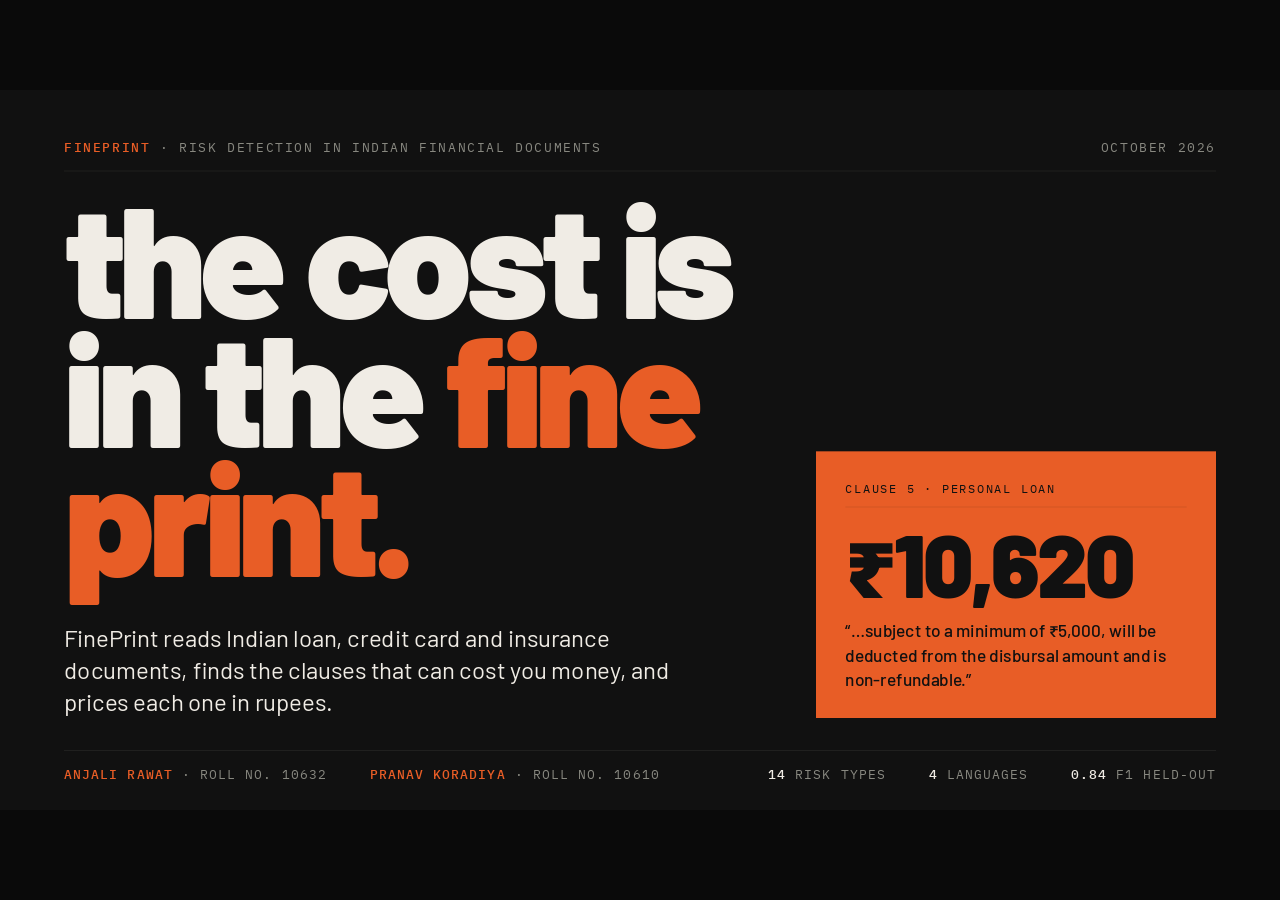
==== commit 795881d6: "Add team names and roll numbers to the deck Anjali Rawat (10632) and Pranav Koradiya (10610) on the " ====
--- a/presentation/fineprint-deck.html
+++ b/presentation/fineprint-deck.html
@@ -256,6 +256,9 @@
 .cover .card q { font-size: 26px; line-height: 1.4; quotes: none; font-weight: 500; }
 .cover .stats { display: flex; gap: 64px; font-family: var(--mono); font-size: 20px; letter-spacing: 0.08em; text-transform: uppercase; color: var(--cream-muted); border-top: 1px solid var(--border); padding-top: 22px; margin-top: 48px; }
 .cover .stats b { color: var(--cream); font-weight: 500; }
+.cover .stats { justify-content: space-between; align-items: baseline; }
+.cover .stats .grp { display: flex; gap: 64px; }
+.cover .stats .team b { color: var(--fire); }
 
 /* === SLIDE 2 · PROBLEM =============================================================== */
 .problem .cols { display: grid; grid-template-columns: 1fr 1fr; gap: 96px; margin-top: var(--gap-lg); flex: 1; }
@@ -357,7 +360,10 @@
 
 /* === SLIDE 15 · END ================================================================= */
 .end .wrap { position: absolute; inset: 0 var(--pad-x); display: flex; flex-direction: column; justify-content: center; }
-.end .meta { display: flex; gap: 64px; margin-top: 72px; font-family: var(--mono); font-size: 22px; letter-spacing: 0.1em; text-transform: uppercase; color: var(--on-orange-muted); border-top: 1px solid var(--on-orange-border); padding-top: 22px; }
+.end .team { display: flex; gap: 96px; margin-top: 96px; }
+.end .team p { font-size: 48px; font-weight: 800; letter-spacing: -0.02em; line-height: 1.1; }
+.end .team span { display: block; font-family: var(--mono); font-size: 22px; font-weight: 500; letter-spacing: 0.12em; text-transform: uppercase; color: var(--on-orange-muted); margin-top: 10px; }
+.end .meta { display: flex; gap: 64px; margin-top: 56px; font-family: var(--mono); font-size: 22px; letter-spacing: 0.1em; text-transform: uppercase; color: var(--on-orange-muted); border-top: 1px solid var(--on-orange-border); padding-top: 22px; }
 
 /* ===========================================
    PRESENTER CHROME (outside the stage): progress bar and counter
@@ -405,7 +411,7 @@
         <q>“…subject to a minimum of ₹5,000, will be deducted from the disbursal amount and is non-refundable.”</q>
       </div>
     </div>
-    <p class="stats reveal" data-d="5"><span><b>14</b> risk types</span><span><b>4</b> languages</span><span><b>0.84</b> F1 on held-out documents</span></p>
+    <p class="stats reveal" data-d="5"><span class="grp team"><span><b>Anjali Rawat</b> · Roll no. 10632</span><span><b>Pranav Koradiya</b> · Roll no. 10610</span></span><span class="grp"><span><b>14</b> risk types</span><span><b>4</b> languages</span><span><b>0.84</b> F1 held-out</span></span></p>
   </div>
 </section>
 
@@ -759,6 +765,7 @@
   <p class="catalogue">15</p>
   <div class="wrap">
     <h2 class="display reveal" data-d="1">read it before you sign.</h2>
+    <div class="team reveal" data-d="2"><p>Anjali Rawat<span>Roll no. 10632</span></p><p>Pranav Koradiya<span>Roll no. 10610</span></p></div>
     <div class="meta reveal" data-d="3"><span>FinePrint: Risk Detection in Indian Financial Documents</span><span>github.com/08pranav/fineprint</span><span>FinePrint explains documents. It is not financial advice.</span></div>
   </div>
 </section>
